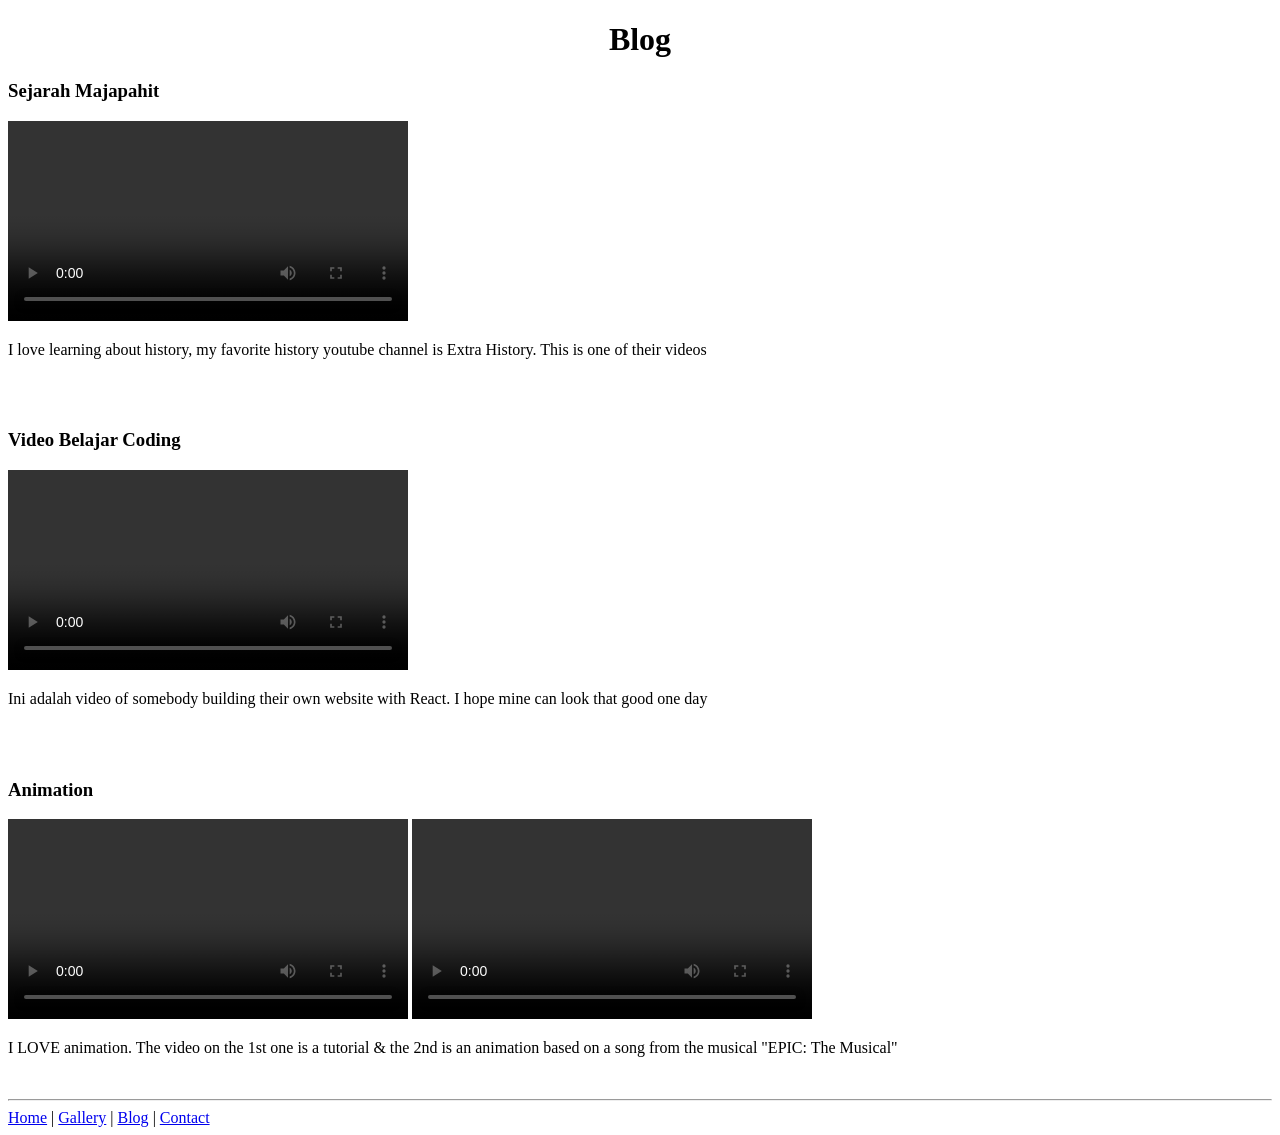
==== blog.html @ 1b7e5ccb "Add homepage, gallery, blog, and contact pages. Made folder for images and videos" ====
<!DOCTYPE html>
<html>
<head>
    <title>Blog</title>
</head>
<body>

<h1 align="center">Blog</h1>

<!-- VIDEO 1 -->
<h3>Sejarah Majapahit</h3>

<video width="400" controls>
    <source src="web-vid/Majapahit.mp4" type="video/mp4">
    Browser tidak mendukung video.
</video>

<p>I love learning about history, my favorite history youtube channel is Extra History. This is one of their videos</p>

<br><br>

<!-- VIDEO 2 -->
<h3>Video Belajar Coding</h3>

<video width="400" controls>
    <source src="web-vid/website.mp4" type="video/mp4">
</video>

<p> Ini adalah video of somebody building their own website with React. I hope mine can look that good one day </p>

<br><br>

<!-- VIDEO 3 -->
<h3>Animation</h3>

<video width="400" controls>
    <source src="web-vid/animation.mp4" type="video/mp4">
</video>

<video width="400" controls>
    <source src="web-vid/epic.mp4" type="video/mp4">
</video>

<p>I LOVE animation. The video on the 1st one is a tutorial & the 2nd is an animation based on a song from the musical "EPIC: The Musical"</p>

<br><hr>

<a href="index.html">Home</a> |
<a href="gallery.html">Gallery</a> |
<a href="blog.html">Blog</a> |
<a href="contact.html">Contact</a>

</body>
</html>
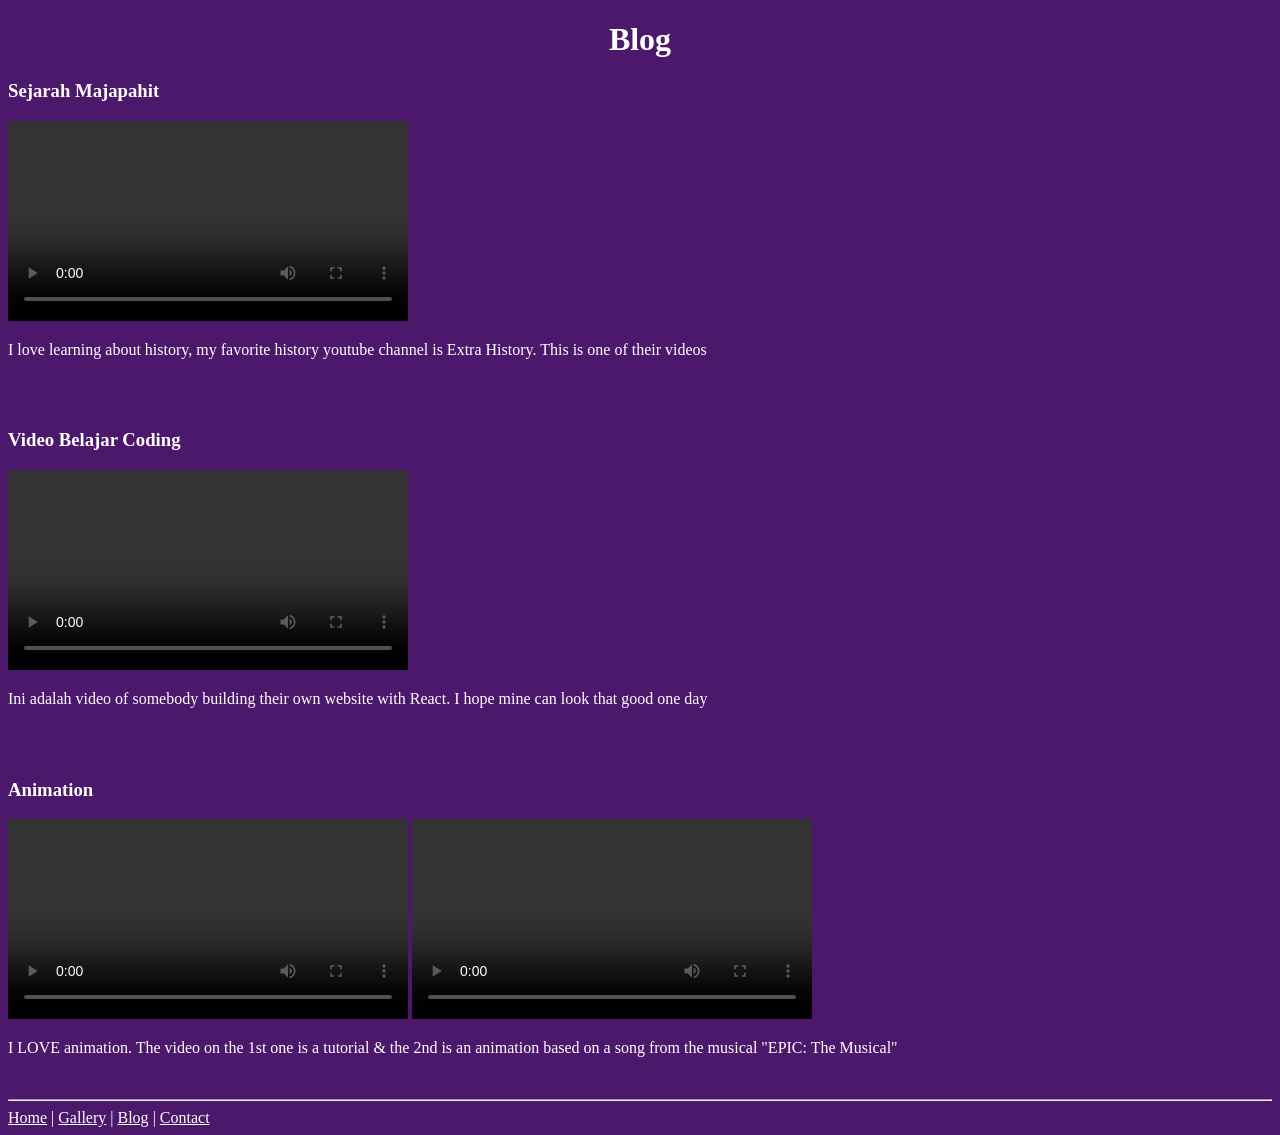
==== commit 42bb58c8: "Change bg color to #4C186C & text color to white" ====
--- a/blog.html
+++ b/blog.html
@@ -3,7 +3,7 @@
 <head>
     <title>Blog</title>
 </head>
-<body>
+<body bgcolor="#4C186C" text="white" link="white" vlink="white">
 
 <h1 align="center">Blog</h1>
 
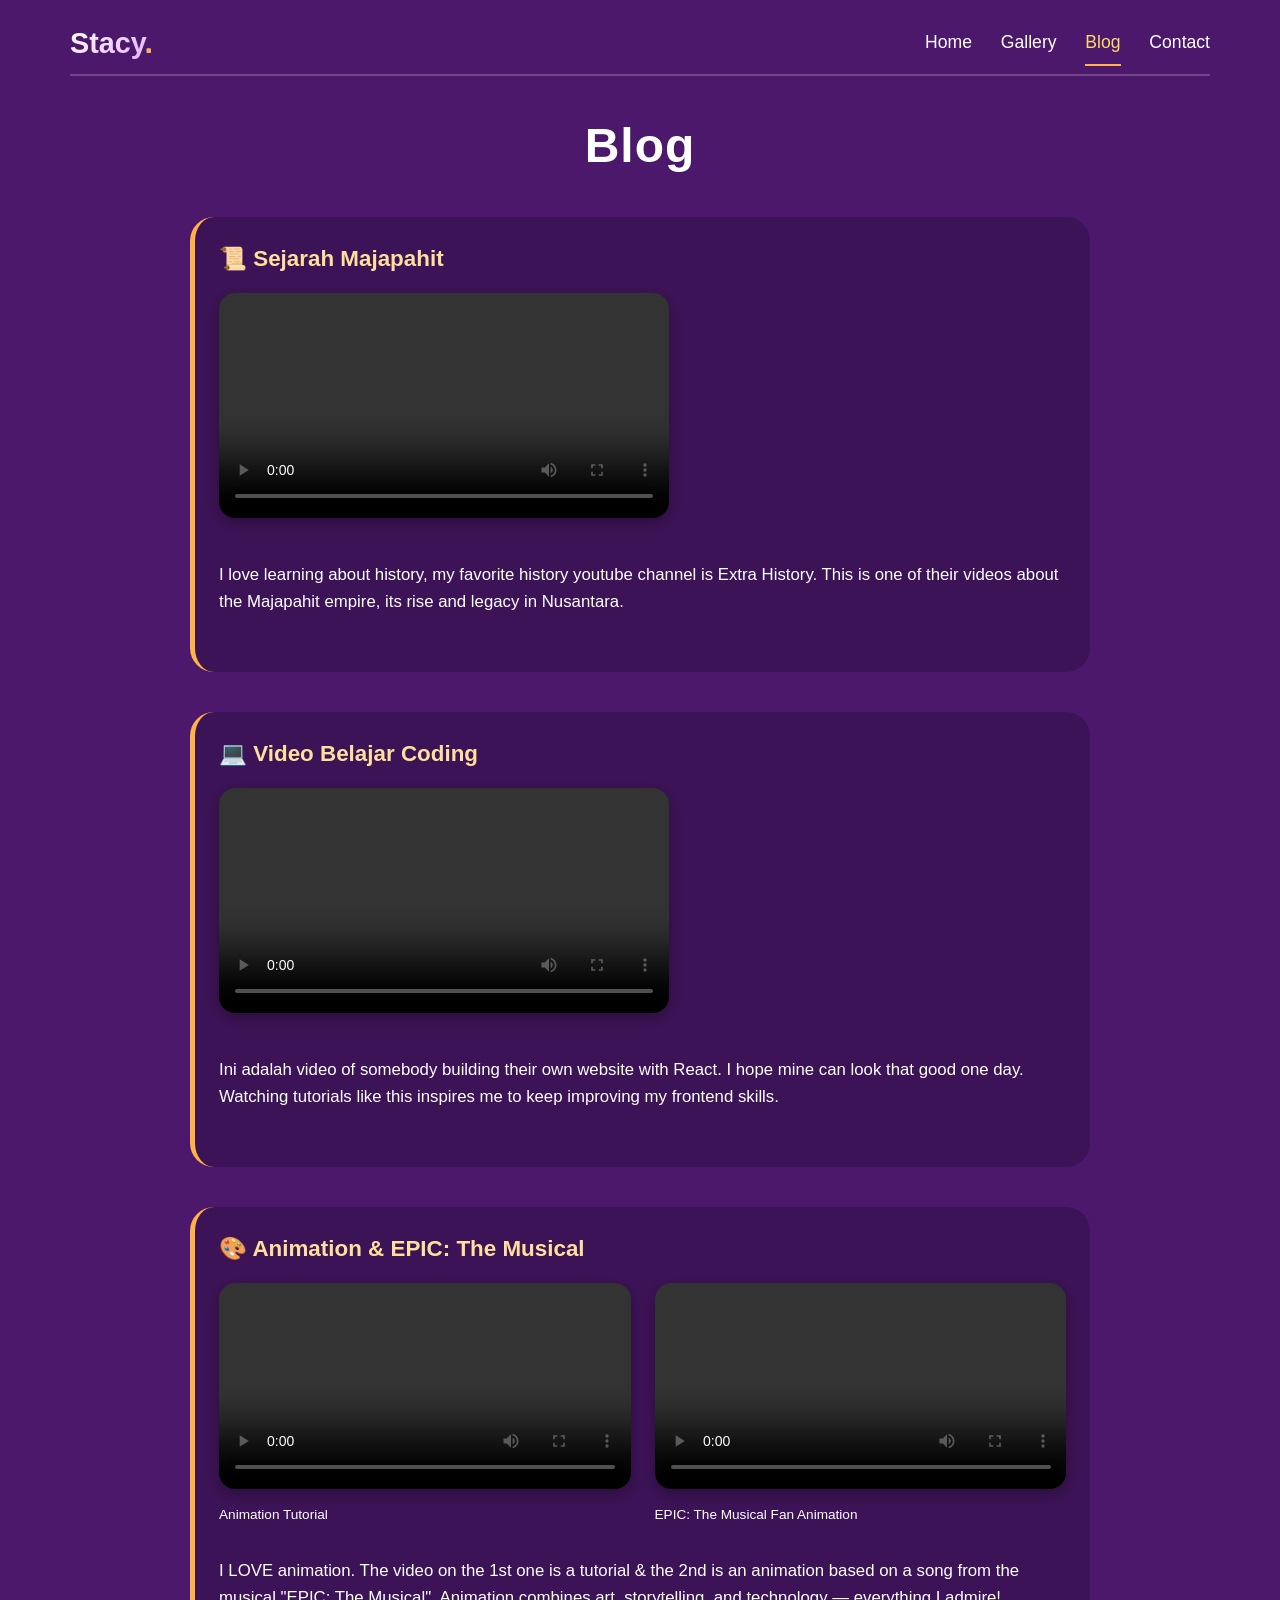
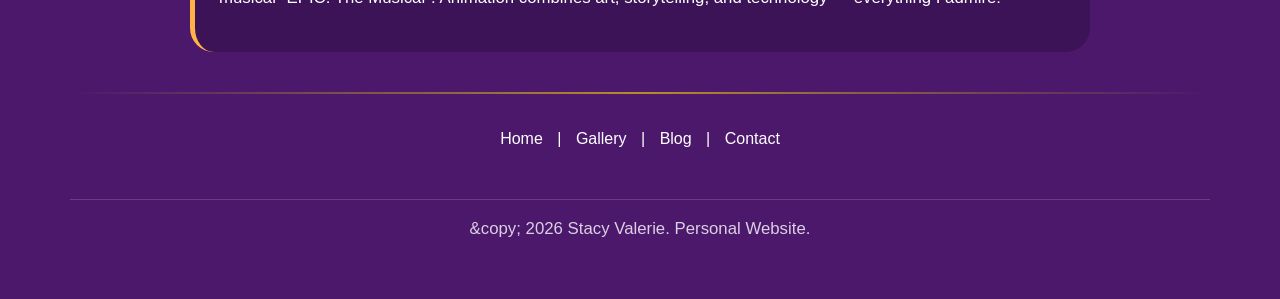
==== commit 958dbcad: "added css & js, update all html files" ====
--- a/blog.html
+++ b/blog.html
@@ -1,54 +1,104 @@
 <!DOCTYPE html>
-<html>
+<html lang="en">
 <head>
-    <title>Blog</title>
+    <meta charset="UTF-8">
+    <meta name="viewport" content="width=device-width, initial-scale=1.0, user-scalable=yes">
+    <title>Blog | Stacy Valerie</title>
+    <link rel="stylesheet" href="style.css">
 </head>
-<body bgcolor="#4C186C" text="white" link="white" vlink="white">
+<body>
+    <div class="wrapper">
+        <header>
+            <div class="container header-flex">
+                <div class="logo">
+                    <span>Stacy<span class="dot">.</span></span>
+                </div>
+                <nav class="main-nav" id="mainNav">
+                    <a href="index.html">Home</a>
+                    <a href="gallery.html">Gallery</a>
+                    <a href="blog.html" class="active">Blog</a>
+                    <a href="contact.html">Contact</a>
+                    <button class="mobile-close" id="closeMenu" aria-label="Close menu">✕</button>
+                </nav>
+                <button class="mobile-menu-toggle" id="menuToggle" aria-label="Open menu">☰</button>
+            </div>
+        </header>
 
-<h1 align="center">Blog</h1>
+        <main>
+            <div class="container">
+                <h1 align="center" style="margin-bottom: 2rem;">Blog</h1>
+                
+                <div class="blog-container">
+                    <!-- VIDEO 1 -->
+                    <div class="blog-entry">
+                        <h3>📜 Sejarah Majapahit</h3>
+                        <div class="video-row">
+                            <div class="video-item">
+                                <video class="blog-video" width="400" controls>
+                                    <source src="web-vid/Majapahit.mp4" type="video/mp4">
+                                    Browser tidak mendukung video.
+                                </video>
+                            </div>
+                            <div class="blog-text">
+                                <p>I love learning about history, my favorite history youtube channel is Extra History. This is one of their videos about the Majapahit empire, its rise and legacy in Nusantara.</p>
+                            </div>
+                        </div>
+                    </div>
 
-<!-- VIDEO 1 -->
-<h3>Sejarah Majapahit</h3>
+                    <!-- VIDEO 2 -->
+                    <div class="blog-entry">
+                        <h3>💻 Video Belajar Coding</h3>
+                        <div class="video-row">
+                            <div class="video-item">
+                                <video class="blog-video" width="400" controls>
+                                    <source src="web-vid/website.mp4" type="video/mp4">
+                                </video>
+                            </div>
+                            <div class="blog-text">
+                                <p>Ini adalah video of somebody building their own website with React. I hope mine can look that good one day. Watching tutorials like this inspires me to keep improving my frontend skills.</p>
+                            </div>
+                        </div>
+                    </div>
 
-<video width="400" controls>
-    <source src="web-vid/Majapahit.mp4" type="video/mp4">
-    Browser tidak mendukung video.
-</video>
+                    <!-- VIDEO 3 -->
+                    <div class="blog-entry">
+                        <h3>🎨 Animation & EPIC: The Musical</h3>
+                        <div class="video-row">
+                            <div class="video-item">
+                                <video class="blog-video" width="400" controls>
+                                    <source src="web-vid/animation.mp4" type="video/mp4">
+                                </video>
+                                <p style="font-size: 0.85rem; margin-top: 0.5rem;">Animation Tutorial</p>
+                            </div>
+                            <div class="video-item">
+                                <video class="blog-video" width="400" controls>
+                                    <source src="web-vid/epic.mp4" type="video/mp4">
+                                </video>
+                                <p style="font-size: 0.85rem; margin-top: 0.5rem;">EPIC: The Musical Fan Animation</p>
+                            </div>
+                        </div>
+                        <p>I LOVE animation. The video on the 1st one is a tutorial & the 2nd is an animation based on a song from the musical "EPIC: The Musical". Animation combines art, storytelling, and technology — everything I admire!</p>
+                    </div>
+                </div>
+            </div>
+        </main>
 
-<p>I love learning about history, my favorite history youtube channel is Extra History. This is one of their videos</p>
+        <hr class="section-divider">
 
-<br><br>
+        <div class="bottom-nav">
+            <a href="index.html">Home</a> |
+            <a href="gallery.html">Gallery</a> |
+            <a href="blog.html">Blog</a> |
+            <a href="contact.html">Contact</a>
+        </div>
 
-<!-- VIDEO 2 -->
-<h3>Video Belajar Coding</h3>
+        <footer>
+            <div class="container">
+                <p>&copy; 2025 Stacy Valerie. Personal Website.</p>
+            </div>
+        </footer>
+    </div>
 
-<video width="400" controls>
-    <source src="web-vid/website.mp4" type="video/mp4">
-</video>
-
-<p> Ini adalah video of somebody building their own website with React. I hope mine can look that good one day </p>
-
-<br><br>
-
-<!-- VIDEO 3 -->
-<h3>Animation</h3>
-
-<video width="400" controls>
-    <source src="web-vid/animation.mp4" type="video/mp4">
-</video>
-
-<video width="400" controls>
-    <source src="web-vid/epic.mp4" type="video/mp4">
-</video>
-
-<p>I LOVE animation. The video on the 1st one is a tutorial & the 2nd is an animation based on a song from the musical "EPIC: The Musical"</p>
-
-<br><hr>
-
-<a href="index.html">Home</a> |
-<a href="gallery.html">Gallery</a> |
-<a href="blog.html">Blog</a> |
-<a href="contact.html">Contact</a>
-
+    <script src="script.js"></script>
 </body>
 </html>
--- a/style.css
+++ b/style.css
@@ -0,0 +1,440 @@
+/* ===== RESET & GLOBAL ===== */
+* {
+    margin: 0;
+    padding: 0;
+    box-sizing: border-box;
+}
+
+body {
+    background-color: #4C186C;
+    color: white;
+    font-family: 'Segoe UI', Tahoma, Geneva, Verdana, sans-serif;
+    line-height: 1.6;
+    min-height: 100vh;
+}
+
+.wrapper {
+    max-width: 1200px;
+    margin: 0 auto;
+    padding: 20px 30px 40px;
+    background-color: #4C186C;
+}
+
+/* ===== TYPOGRAPHY ===== */
+h1 {
+    font-size: 3rem;
+    margin-bottom: 1rem;
+    letter-spacing: 1px;
+}
+
+h2 {
+    font-size: 1.8rem;
+    margin-bottom: 1rem;
+    font-weight: 500;
+    color: #f0e6ff;
+}
+
+h3 {
+    font-size: 1.4rem;
+    margin: 1.5rem 0 0.5rem;
+    color: #ffd966;
+}
+
+p {
+    margin-bottom: 1rem;
+    font-size: 1.05rem;
+}
+
+/* ===== HEADER & NAVIGATION ===== */
+header {
+    margin-bottom: 2rem;
+    border-bottom: 2px solid rgba(255, 255, 255, 0.2);
+    padding-bottom: 0.5rem;
+}
+
+.header-flex {
+    display: flex;
+    justify-content: space-between;
+    align-items: center;
+    flex-wrap: wrap;
+}
+
+.logo span {
+    font-size: 1.8rem;
+    font-weight: bold;
+    background: linear-gradient(135deg, #fff, #e2b0ff);
+    -webkit-background-clip: text;
+    background-clip: text;
+    color: transparent;
+}
+
+.logo .dot {
+    color: #ffb347;
+    background: none;
+    -webkit-background-clip: unset;
+    background-clip: unset;
+}
+
+.main-nav {
+    display: flex;
+    gap: 1.8rem;
+    align-items: center;
+}
+
+.main-nav a {
+    color: white;
+    text-decoration: none;
+    font-size: 1.1rem;
+    font-weight: 500;
+    padding: 0.5rem 0;
+    transition: all 0.3s ease;
+    border-bottom: 2px solid transparent;
+}
+
+.main-nav a:hover {
+    border-bottom-color: #ffb347;
+    transform: translateY(-2px);
+}
+
+.main-nav a.active {
+    border-bottom-color: #ffb347;
+    color: #ffd966;
+}
+
+/* mobile menu elements (hidden by default) */
+.mobile-menu-toggle {
+    display: none;
+    background: none;
+    border: 2px solid white;
+    color: white;
+    font-size: 1.8rem;
+    cursor: pointer;
+    padding: 0 12px;
+    border-radius: 8px;
+    background-color: rgba(255,255,255,0.1);
+}
+
+.mobile-close {
+    display: none;
+}
+
+/* ===== HERO SECTION (index) ===== */
+.hero-grid {
+    display: flex;
+    gap: 3rem;
+    align-items: center;
+    flex-wrap: wrap;
+    margin: 1rem 0 2rem;
+}
+
+.hero-text {
+    flex: 1.5;
+    min-width: 250px;
+}
+
+.hero-image {
+    flex: 1;
+    text-align: center;
+}
+
+.profile-img {
+    width: 100%;
+    max-width: 320px;
+    border-radius: 30px;
+    box-shadow: 0 20px 30px -10px rgba(0, 0, 0, 0.4);
+    border: 4px solid rgba(255, 210, 128, 0.6);
+    transition: transform 0.3s;
+}
+
+.profile-img:hover {
+    transform: scale(1.02);
+}
+
+.highlight-box {
+    background: rgba(255, 215, 120, 0.2);
+    padding: 0.8rem 1rem;
+    border-radius: 40px;
+    display: inline-block;
+    margin-top: 0.5rem;
+    backdrop-filter: blur(4px);
+}
+
+.glow-text {
+    text-shadow: 0 0 8px rgba(255, 200, 100, 0.5);
+}
+
+/* ===== GALLERY PAGE STYLES ===== */
+.gallery-title {
+    text-align: center;
+    font-size: 2.5rem;
+    margin-top: 0;
+}
+
+.gallery-sub {
+    text-align: center;
+    margin-bottom: 2rem;
+    font-style: italic;
+    opacity: 0.9;
+}
+
+.gallery-grid {
+    display: grid;
+    grid-template-columns: repeat(auto-fill, minmax(280px, 1fr));
+    gap: 2rem;
+    margin: 2rem 0;
+}
+
+.gallery-card {
+    background: rgba(255, 255, 255, 0.08);
+    border-radius: 20px;
+    padding: 1rem 1rem 1.2rem;
+    text-align: center;
+    transition: all 0.25s ease;
+    backdrop-filter: blur(2px);
+}
+
+.gallery-card:hover {
+    background: rgba(255, 255, 255, 0.15);
+    transform: translateY(-5px);
+    box-shadow: 0 15px 25px rgba(0,0,0,0.2);
+}
+
+.gallery-img {
+    width: 100%;
+    aspect-ratio: 1 / 1;
+    object-fit: cover;
+    border-radius: 16px;
+    margin-bottom: 0.8rem;
+    border: 2px solid rgba(255, 200, 120, 0.5);
+}
+
+.gallery-caption {
+    font-weight: 500;
+    font-size: 0.95rem;
+    color: #f0e2c5;
+}
+
+/* ===== BLOG PAGE VIDEO STYLES ===== */
+.blog-container {
+    max-width: 900px;
+    margin: 0 auto;
+}
+
+.blog-entry {
+    background: rgba(0, 0, 0, 0.2);
+    border-radius: 24px;
+    padding: 1.5rem;
+    margin-bottom: 2.5rem;
+    transition: 0.2s;
+    border-left: 5px solid #ffb347;
+}
+
+.blog-entry h3 {
+    margin-top: 0;
+    color: #ffdf9c;
+}
+
+.video-row {
+    display: flex;
+    flex-wrap: wrap;
+    gap: 1.5rem;
+    margin: 1rem 0;
+    align-items: flex-start;
+}
+
+.video-item {
+    flex: 1;
+    min-width: 250px;
+}
+
+.blog-video {
+    width: 100%;
+    max-width: 450px;
+    border-radius: 16px;
+    box-shadow: 0 5px 15px rgba(0,0,0,0.3);
+    background: #2c0e41;
+}
+
+.blog-text {
+    margin-top: 0.8rem;
+}
+
+/* ===== CONTACT PAGE ===== */
+.contact-card {
+    max-width: 600px;
+    margin: 2rem auto;
+    background: linear-gradient(145deg, #5e2382, #3f0f5c);
+    border-radius: 48px;
+    padding: 2rem 2rem;
+    text-align: center;
+    box-shadow: 0 20px 30px rgba(0,0,0,0.3);
+}
+
+.contact-detail {
+    font-size: 1.2rem;
+    margin: 1rem 0;
+    display: flex;
+    align-items: center;
+    justify-content: center;
+    gap: 12px;
+    flex-wrap: wrap;
+}
+
+.contact-icon {
+    font-size: 1.8rem;
+}
+
+.contact-card a {
+    color: #ffd966;
+    text-decoration: none;
+    border-bottom: 1px dashed #ffd966;
+}
+
+.contact-card a:hover {
+    color: white;
+    border-bottom-color: white;
+}
+
+/* ===== GENERAL COMPONENTS ===== */
+.section-divider {
+    margin: 2rem 0;
+    border: 0;
+    height: 2px;
+    background: linear-gradient(to right, transparent, rgba(255,215,0,0.6), transparent);
+}
+
+.bottom-nav {
+    text-align: center;
+    margin: 1rem 0 1.5rem;
+    font-size: 1rem;
+    word-spacing: 5px;
+}
+
+.bottom-nav a {
+    color: white;
+    text-decoration: none;
+    margin: 0 5px;
+    font-weight: 500;
+}
+
+.bottom-nav a:hover {
+    text-decoration: underline;
+    color: #ffcd7e;
+}
+
+footer {
+    text-align: center;
+    margin-top: 3rem;
+    padding-top: 1rem;
+    border-top: 1px solid rgba(255,255,255,0.2);
+    font-size: 0.85rem;
+    opacity: 0.8;
+}
+
+/* ===== RESPONSIVE DESIGN ===== */
+@media (max-width: 768px) {
+    .wrapper {
+        padding: 15px 20px 30px;
+    }
+    
+    h1 {
+        font-size: 2.2rem;
+    }
+    
+    h2 {
+        font-size: 1.4rem;
+    }
+    
+    .hero-grid {
+        flex-direction: column-reverse;
+        text-align: center;
+        gap: 1rem;
+    }
+    
+    .hero-text {
+        text-align: center;
+    }
+    
+    /* mobile navigation */
+    .main-nav {
+        position: fixed;
+        top: 0;
+        right: -280px;
+        width: 260px;
+        height: 100vh;
+        background: #2c0c44;
+        flex-direction: column;
+        justify-content: center;
+        gap: 2rem;
+        transition: right 0.3s ease;
+        z-index: 1000;
+        box-shadow: -5px 0 20px rgba(0,0,0,0.4);
+        padding: 2rem;
+        align-items: center;
+    }
+    
+    .main-nav.open {
+        right: 0;
+    }
+    
+    .mobile-menu-toggle {
+        display: block;
+    }
+    
+    .mobile-close {
+        display: block;
+        background: none;
+        border: none;
+        color: white;
+        font-size: 1.8rem;
+        position: absolute;
+        top: 20px;
+        right: 20px;
+        cursor: pointer;
+    }
+    
+    .main-nav a {
+        font-size: 1.4rem;
+    }
+    
+    .gallery-grid {
+        grid-template-columns: 1fr;
+        gap: 1.5rem;
+    }
+    
+    .video-row {
+        flex-direction: column;
+    }
+    
+    .blog-video {
+        max-width: 100%;
+    }
+    
+    .contact-card {
+        padding: 1.5rem;
+    }
+}
+
+@media (max-width: 480px) {
+    .logo span {
+        font-size: 1.4rem;
+    }
+    
+    .gallery-img {
+        aspect-ratio: 4/3;
+    }
+    
+    .blog-entry {
+        padding: 1rem;
+    }
+}
+
+/* ===== additional subtle animation ===== */
+@keyframes fadeIn {
+    from { opacity: 0; transform: translateY(15px);}
+    to { opacity: 1; transform: translateY(0);}
+}
+
+.hero-grid, .gallery-card, .blog-entry, .contact-card {
+    animation: fadeIn 0.6s ease forwards;
+}
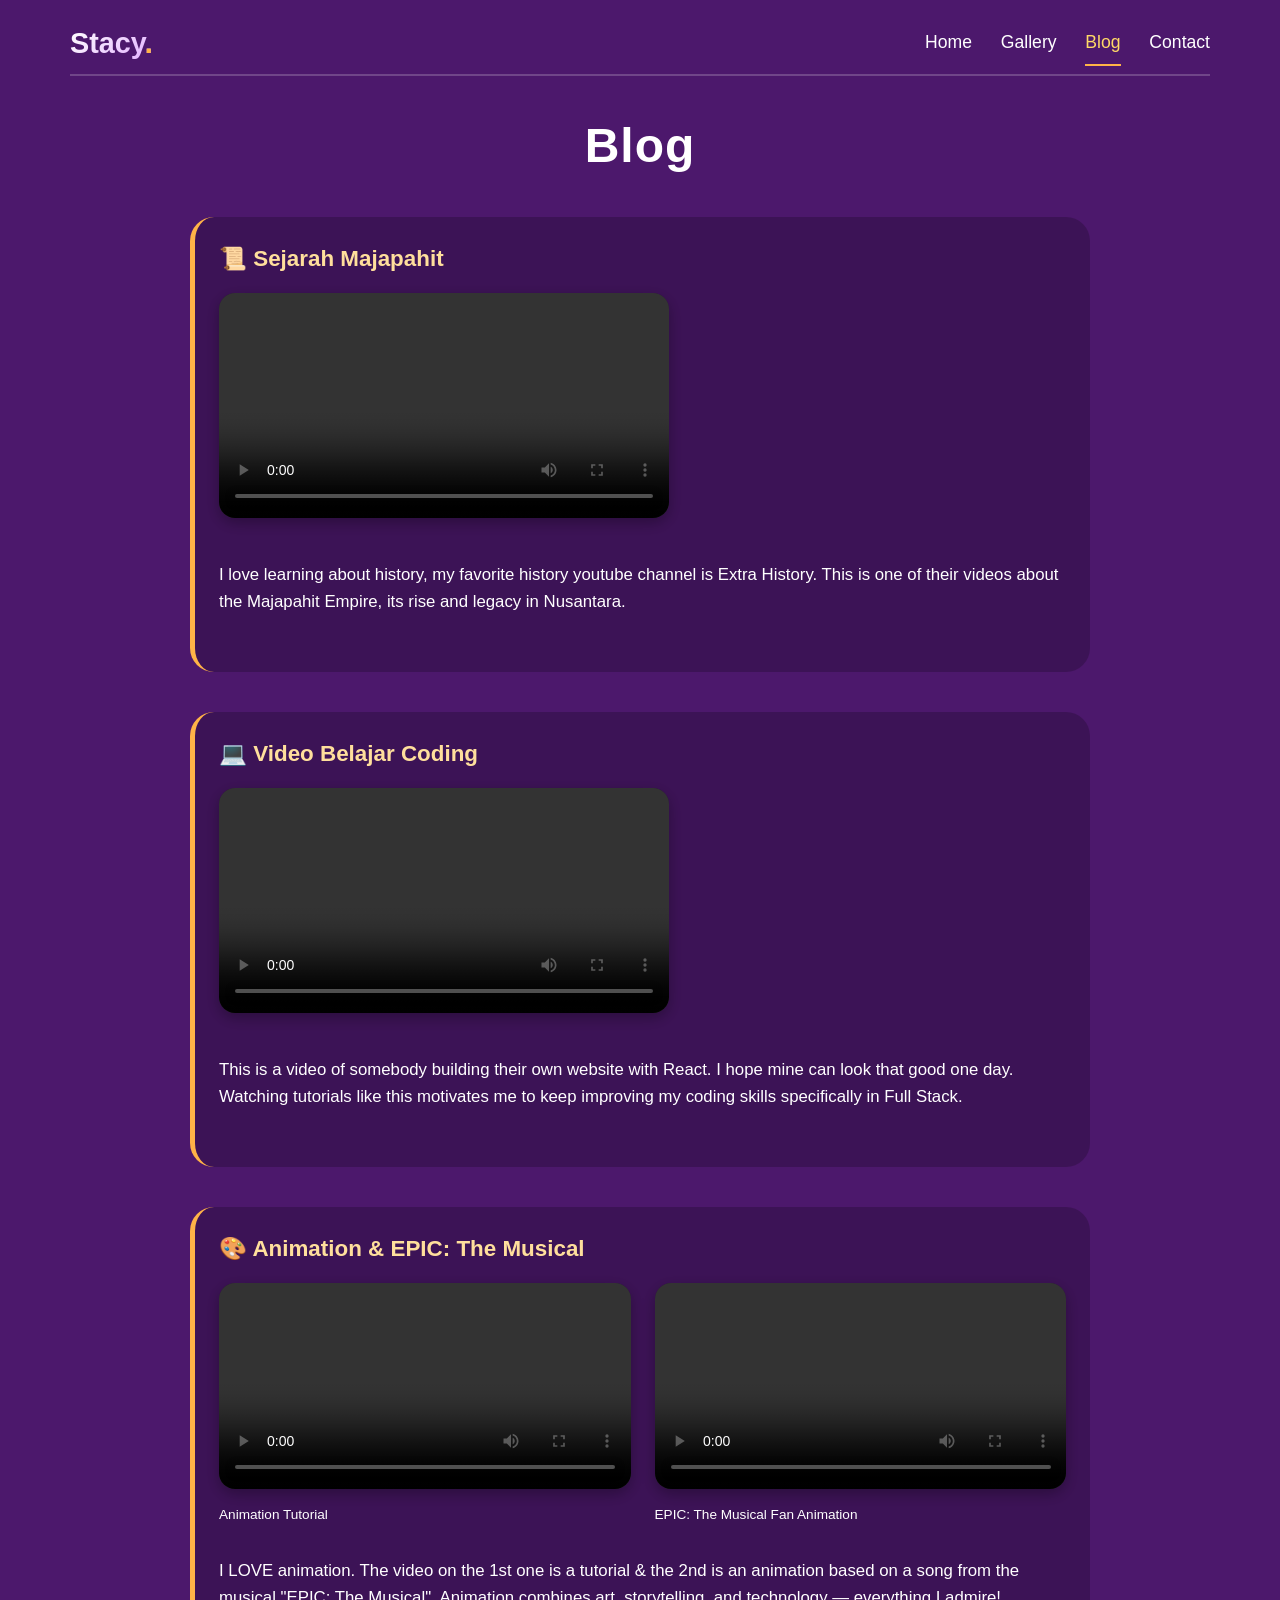
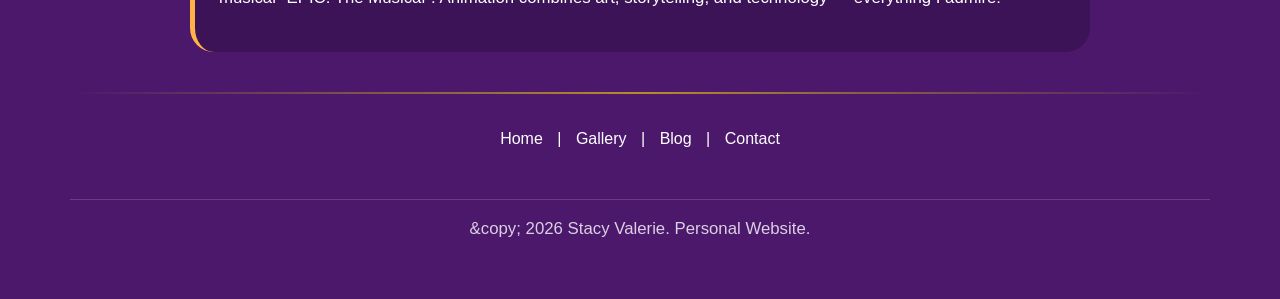
==== commit 13c1b747: "Changes to blog and contact, added hover feature in gallery (update in css & js also)" ====
--- a/blog.html
+++ b/blog.html
@@ -40,7 +40,7 @@
                                 </video>
                             </div>
                             <div class="blog-text">
-                                <p>I love learning about history, my favorite history youtube channel is Extra History. This is one of their videos about the Majapahit empire, its rise and legacy in Nusantara.</p>
+                                <p>I love learning about history, my favorite history youtube channel is Extra History. This is one of their videos about the Majapahit Empire, its rise and legacy in Nusantara.</p>
                             </div>
                         </div>
                     </div>
@@ -55,7 +55,7 @@
                                 </video>
                             </div>
                             <div class="blog-text">
-                                <p>Ini adalah video of somebody building their own website with React. I hope mine can look that good one day. Watching tutorials like this inspires me to keep improving my frontend skills.</p>
+                                <p>This is a video of somebody building their own website with React. I hope mine can look that good one day. Watching tutorials like this motivates me to keep improving my coding skills specifically in Full Stack.</p>
                             </div>
                         </div>
                     </div>
--- a/style.css
+++ b/style.css
@@ -437,4 +437,111 @@
 
 .hero-grid, .gallery-card, .blog-entry, .contact-card {
     animation: fadeIn 0.6s ease forwards;
+}
+
+/* ===== LIGHTBOX / FULL PHOTO MODAL ===== */
+.lightbox {
+    display: none;
+    position: fixed;
+    z-index: 2000;
+    left: 0;
+    top: 0;
+    width: 100%;
+    height: 100%;
+    background-color: rgba(0, 0, 0, 0.95);
+    backdrop-filter: blur(8px);
+    cursor: pointer;
+    animation: fadeInLightbox 0.3s ease;
+}
+
+@keyframes fadeInLightbox {
+    from { opacity: 0; }
+    to { opacity: 1; }
+}
+
+.lightbox-content {
+    display: block;
+    max-width: 90%;
+    max-height: 85%;
+    margin: auto;
+    position: absolute;
+    top: 50%;
+    left: 50%;
+    transform: translate(-50%, -50%);
+    border-radius: 16px;
+    box-shadow: 0 0 30px rgba(0, 0, 0, 0.5);
+    border: 3px solid rgba(255, 255, 255, 0.3);
+    object-fit: contain;
+}
+
+.lightbox-caption {
+    position: absolute;
+    bottom: 30px;
+    left: 0;
+    right: 0;
+    text-align: center;
+    color: white;
+    font-size: 1.1rem;
+    padding: 12px 20px;
+    background: rgba(0, 0, 0, 0.7);
+    border-radius: 40px;
+    width: fit-content;
+    margin: 0 auto;
+    font-weight: 500;
+    backdrop-filter: blur(4px);
+}
+
+.lightbox-close {
+    position: absolute;
+    top: 25px;
+    right: 35px;
+    color: white;
+    font-size: 45px;
+    font-weight: bold;
+    cursor: pointer;
+    transition: 0.3s;
+    z-index: 2001;
+}
+
+.lightbox-close:hover {
+    color: #ffb347;
+    transform: scale(1.1);
+}
+
+/* Hover effect pada gallery card - menunjukkan bahwa foto bisa diklik untuk full size */
+.gallery-card {
+    cursor: pointer;
+    transition: all 0.3s ease;
+}
+
+.gallery-card:hover {
+    transform: translateY(-8px);
+    box-shadow: 0 20px 30px rgba(0, 0, 0, 0.3);
+}
+
+.gallery-card:hover .gallery-img {
+    filter: brightness(1.05);
+}
+
+/* Indikator bahwa foto bisa diklik untuk full screen */
+.gallery-card::after {
+    content: "🔍";
+    position: absolute;
+    bottom: 60px;
+    right: 15px;
+    background: rgba(0, 0, 0, 0.6);
+    padding: 5px 8px;
+    border-radius: 30px;
+    font-size: 12px;
+    opacity: 0;
+    transition: opacity 0.3s;
+    pointer-events: none;
+}
+
+.gallery-card {
+    position: relative;
+}
+
+.gallery-card:hover::after {
+    opacity: 1;
 }
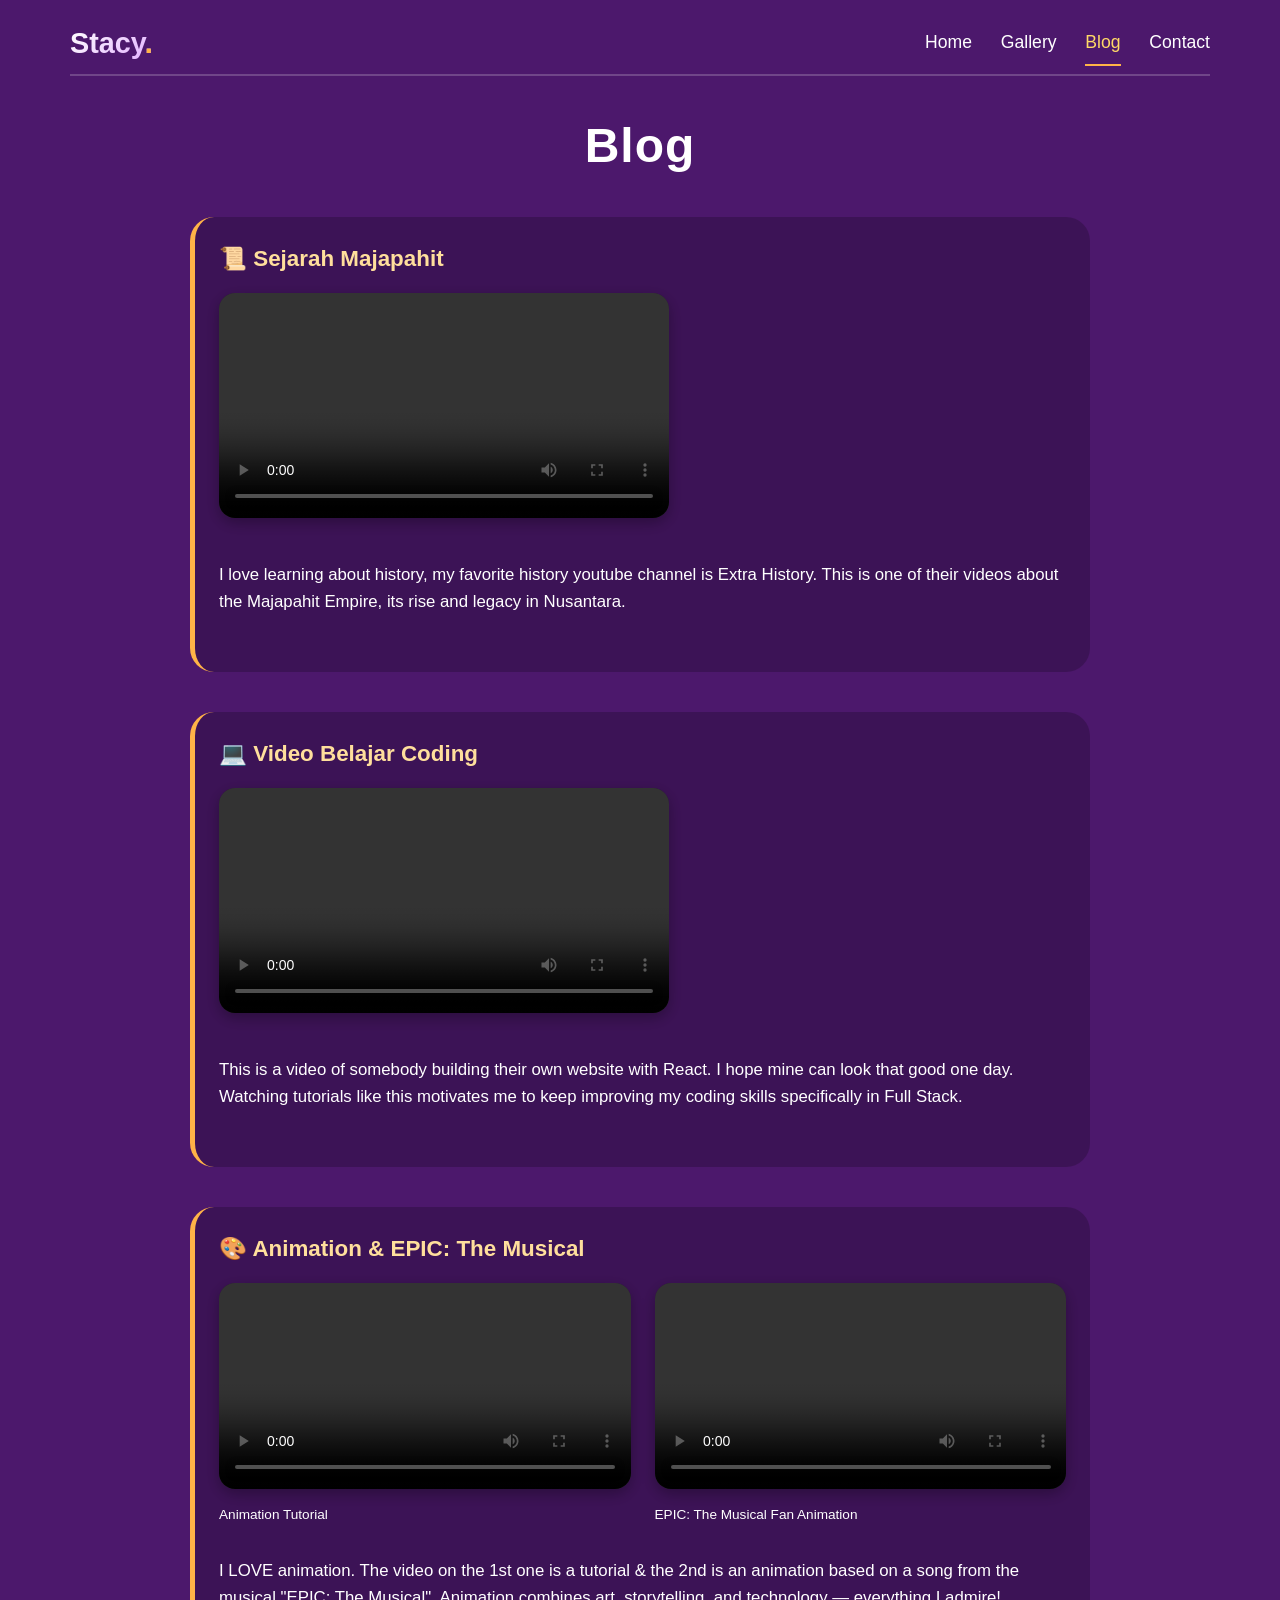
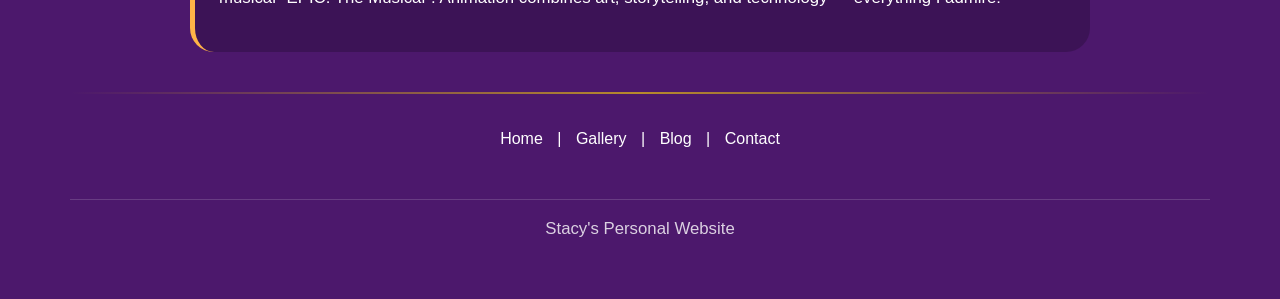
==== commit 75ec85f1: "Minor changes" ====
--- a/blog.html
+++ b/blog.html
@@ -94,7 +94,7 @@
 
         <footer>
             <div class="container">
-                <p>&copy; 2025 Stacy Valerie. Personal Website.</p>
+                <p>Stacy's Personal Website </p>
             </div>
         </footer>
     </div>
--- a/style.css
+++ b/style.css
@@ -150,13 +150,21 @@
     transform: scale(1.02);
 }
 
+/* ===== HIGHLIGHT BOX (Thanks For Visiting) ===== */
 .highlight-box {
     background: rgba(255, 215, 120, 0.2);
-    padding: 0.8rem 1rem;
+    padding: 0.4rem 1rem;
     border-radius: 40px;
     display: inline-block;
     margin-top: 0.5rem;
     backdrop-filter: blur(4px);
+}
+
+.highlight-box h3 {
+    font-size: 0.95rem;
+    margin: 0;
+    color: #ffd966;
+    letter-spacing: 1px;
 }
 
 .glow-text {
